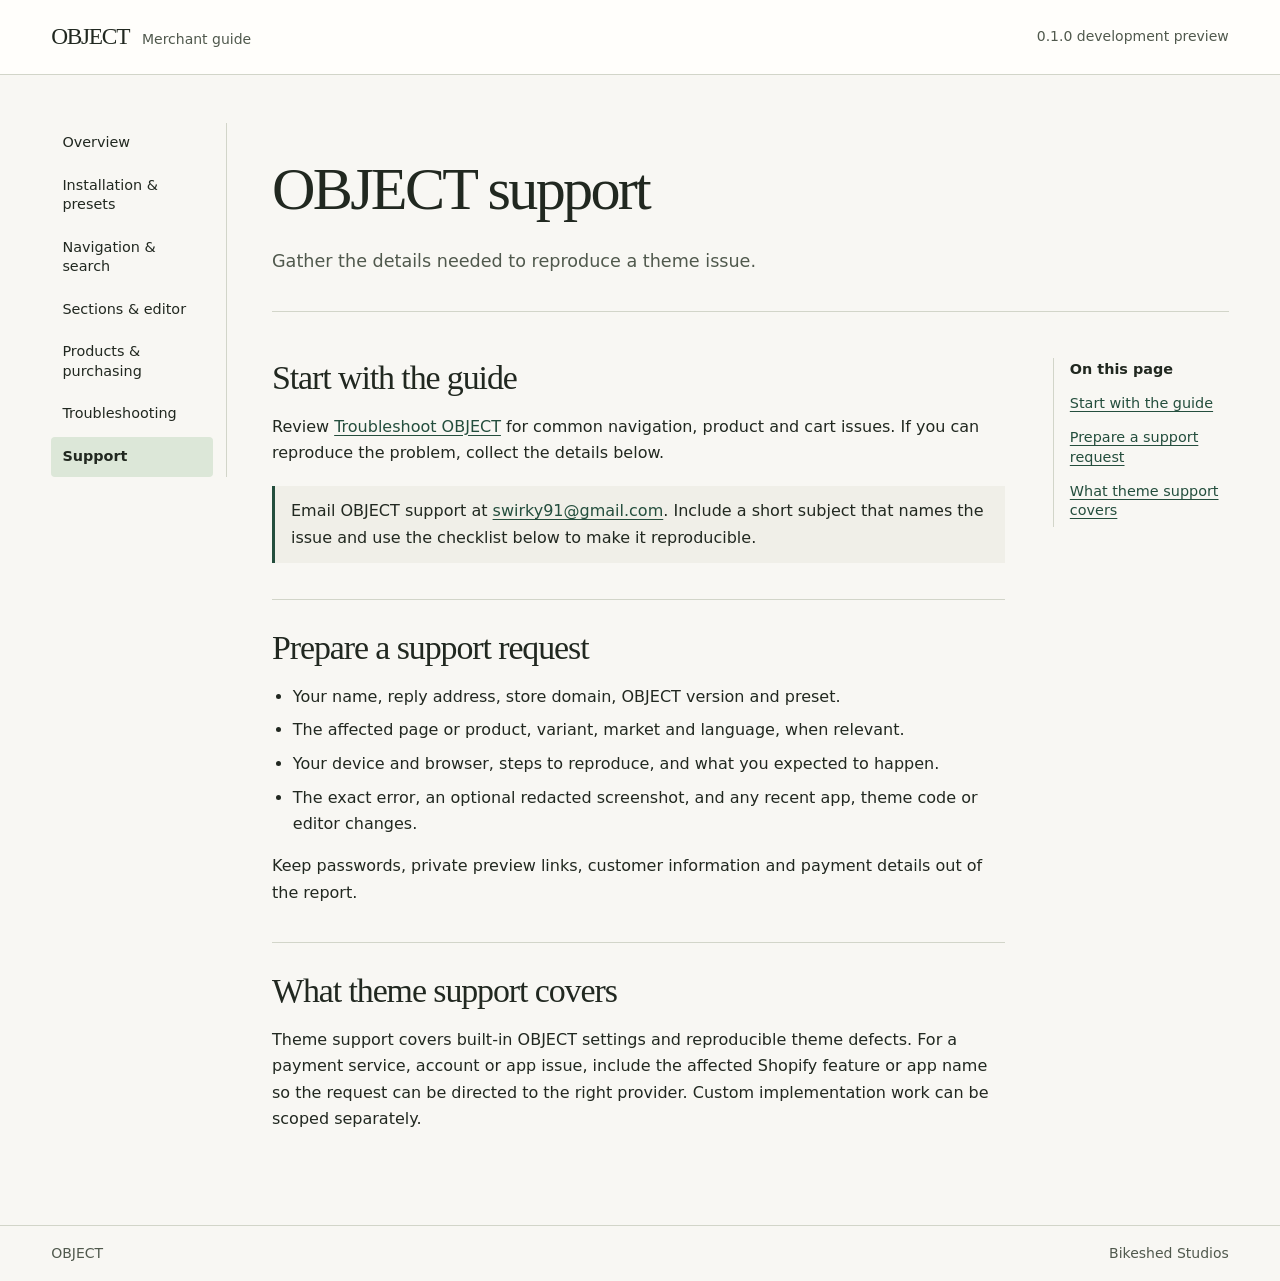
==== support.html @ 7cdc6599 "Publish OBJECT merchant documentation" ====
<!doctype html>
<html lang="en">
<head>
  <meta charset="utf-8">
  <meta name="viewport" content="width=device-width, initial-scale=1">
  <meta name="description" content="Gather the details needed to reproduce a theme issue.">
  <title>OBJECT support | OBJECT Merchant Guide</title>
  <link rel="stylesheet" href="assets/docs.css">
</head>
<body>
  <a class="skip-link" href="#main-content">Skip to content</a>
  <header class="masthead">
    <div class="masthead-inner">
      <a class="brand" href="index.html"><span>OBJECT</span><span>Merchant guide</span></a>
      <p class="version">0.1.0 development preview</p>
    </div>
  </header>
  <div class="shell">
    <nav class="guide-nav" aria-label="Guide">
      <ul>
        <li><a href="index.html">Overview</a></li>
<li><a href="installation.html">Installation &amp; presets</a></li>
<li><a href="navigation.html">Navigation &amp; search</a></li>
<li><a href="sections.html">Sections &amp; editor</a></li>
<li><a href="products.html">Products &amp; purchasing</a></li>
<li><a href="troubleshooting.html">Troubleshooting</a></li>
<li><a href="support.html" aria-current="page">Support</a></li>
      </ul>
    </nav>
    <main id="main-content" tabindex="-1">
      <header class="page-heading">
        <h1>OBJECT support</h1>
        <p>Gather the details needed to reproduce a theme issue.</p>
      </header>
      <div class="reading-layout">
        <nav class="page-index" aria-label="On this page"><p>On this page</p><ul><li><a href="#start-here">Start with the guide</a></li>
<li><a href="#prepare-a-request">Prepare a support request</a></li>
<li><a href="#what-support-covers">What theme support covers</a></li></ul></nav>
        <div class="reading">
<section>
  <h2 id="start-here">Start with the guide</h2>
  <p>Review <a href="troubleshooting.html">Troubleshoot OBJECT</a> for common navigation, product and cart issues. If you can reproduce the problem, collect the details below.</p>
  <aside class="note" aria-label="Support contact">
    <p>Email OBJECT support at <a href="mailto:swirky91@gmail.com">swirky91@gmail.com</a>. Include a short subject that names the issue and use the checklist below to make it reproducible.</p>
  </aside>
</section>
<section>
  <h2 id="prepare-a-request">Prepare a support request</h2>
  <ul>
    <li>Your name, reply address, store domain, OBJECT version and preset.</li>
    <li>The affected page or product, variant, market and language, when relevant.</li>
    <li>Your device and browser, steps to reproduce, and what you expected to happen.</li>
    <li>The exact error, an optional redacted screenshot, and any recent app, theme code or editor changes.</li>
  </ul>
  <p>Keep passwords, private preview links, customer information and payment details out of the report.</p>
</section>
<section>
  <h2 id="what-support-covers">What theme support covers</h2>
  <p>Theme support covers built-in OBJECT settings and reproducible theme defects. For a payment service, account or app issue, include the affected Shopify feature or app name so the request can be directed to the right provider. Custom implementation work can be scoped separately.</p>
</section>
        </div>
      </div>
    </main>
  </div>
  <footer class="footer">
    <div class="footer-inner"><span>OBJECT</span><span>Bikeshed Studios</span></div>
  </footer>
</body>
</html>
---- assets/docs.css ----
:root {
  color-scheme: light;
  --paper: #f8f7f3;
  --panel: #f0efe8;
  --white: #fffefb;
  --ink: #212820;
  --muted: #50594d;
  --rule: #d2d5c9;
  --green: #244e3d;
  --green-deep: #242e27;
  --green-mid: #364638;
  --mint: #dce7d8;
  --focus: #175e45;
  --text: system-ui, -apple-system, "Segoe UI", sans-serif;
  --display: Georgia, "Times New Roman", serif;
  --frame: 84rem;
  --gutter: clamp(1rem, 4vw, 3.5rem);
}

*, *::before, *::after { box-sizing: border-box; }

body {
  margin: 0;
  min-block-size: 100vh;
  background: var(--paper);
  color: var(--ink);
  font: 1rem/1.65 var(--text);
  overflow-wrap: anywhere;
}

a { color: var(--green); text-underline-offset: 0.18em; }
a:hover { color: var(--ink); }
:focus-visible { outline: 2px solid var(--focus); outline-offset: 4px; }
::selection { background: var(--mint); color: var(--ink); }

h1, h2, h3, p, ul, ol, dl { margin-block-start: 0; }
h1, h2 { font-family: var(--display); font-weight: 400; }
h1 { font-size: clamp(2.25rem, 4.7vw, 4.35rem); line-height: 1.05; letter-spacing: -0.045em; margin-block-end: 0.45em; }
h2 { font-size: clamp(1.65rem, 2.65vw, 2.35rem); line-height: 1.16; letter-spacing: -0.032em; margin-block-end: 0.48em; }
h3 { font-size: 1.05rem; line-height: 1.4; margin-block-end: 0.45em; }
p, ul, ol, dl { margin-block-end: 1rem; }
li + li { margin-block-start: 0.45em; }
code { font-size: 0.92em; background: var(--panel); border-radius: 0.2em; padding: 0.12em 0.25em; }
[id] { scroll-margin-block-start: 1.25rem; }

.skip-link {
  position: absolute;
  z-index: 1;
  inset-inline-start: 1rem;
  inset-block-start: 0.6rem;
  background: var(--white);
  padding: 0.55rem 0.9rem;
  transform: translateY(-200%);
}
.skip-link:focus { transform: none; }

.masthead { background: var(--white); border-block-end: 1px solid var(--rule); }
.masthead-inner, .shell, .footer-inner {
  max-inline-size: var(--frame);
  margin-inline: auto;
  padding-inline: var(--gutter);
}
.masthead-inner, .footer-inner {
  display: flex;
  flex-wrap: wrap;
  align-items: center;
  justify-content: space-between;
  gap: 0.3rem 1.5rem;
}
.masthead-inner { min-block-size: 4.6rem; padding-block: 0.75rem; }
.brand {
  display: inline-flex;
  flex-wrap: wrap;
  align-items: baseline;
  column-gap: 0.8rem;
  color: var(--ink);
  text-decoration: none;
}
.brand span:first-child { font-family: var(--display); font-size: 1.46rem; line-height: 1.2; letter-spacing: -0.055em; }
.brand span:last-child { color: var(--muted); font-size: 0.875rem; }
.version { margin: 0; color: var(--muted); font-size: 0.875rem; }

.shell {
  display: grid;
  grid-template-columns: minmax(0, 11rem) minmax(0, 1fr);
  gap: clamp(1.25rem, 3.5vw, 3.5rem);
  padding-block: clamp(1rem, 4vw, 3rem) clamp(3rem, 6vw, 5rem);
}
.guide-nav { align-self: start; border-inline-end: 1px solid var(--rule); padding-inline-end: 0.85rem; }
.guide-nav ul, .page-index ul { list-style: none; padding: 0; margin: 0; }
.guide-nav li + li, .page-index li + li { margin: 0.15rem 0 0; }
.guide-nav a, .page-index a { display: block; line-height: 1.35; font-size: 0.9rem; }
.guide-nav a { padding: 0.65rem 0.7rem; color: var(--ink); text-decoration: none; border-radius: 0.25rem; }
.guide-nav a:hover, .guide-nav a[aria-current="page"] { background: var(--mint); }
.guide-nav a[aria-current="page"] { font-weight: 650; }

main { min-inline-size: 0; }
.page-heading {
  padding-block: clamp(0.85rem, 2.7vw, 2.3rem);
  border-block-end: 1px solid var(--rule);
  margin-block-end: clamp(1.5rem, 3.6vw, 3rem);
}
.page-heading p {
  margin: 0;
  max-inline-size: 58ch;
  color: var(--muted);
  font-size: 1.1rem;
}
.page-heading--home {
  background: linear-gradient(118deg, var(--green-deep), var(--green-mid));
  color: var(--white);
  padding: clamp(1.5rem, 5.5vw, 4.5rem);
  margin-block-end: clamp(1.5rem, 3vw, 2.4rem);
  border: 1px solid var(--green-deep);
  border-radius: 0.35rem;
}
.page-heading--home p { color: var(--mint); }

.reading-layout { display: grid; grid-template-columns: minmax(0, 1fr) minmax(8.5rem, 11rem); gap: clamp(1.25rem, 4vw, 3rem); }
.reading-layout--wide { display: block; }
.reading { min-inline-size: 0; grid-column: 1; grid-row: 1; }
.reading > section, .reading > aside { max-inline-size: 72ch; }
.reading-layout--wide .reading > section { max-inline-size: none; }
.reading > section + section { margin-block-start: 2.25rem; border-block-start: 1px solid var(--rule); padding-block-start: 1.75rem; }
.reading ol, .reading ul { padding-inline-start: 1.3rem; }
.reading dt { font-weight: 650; }
.reading dd { margin: 0.1rem 0 0.75rem; color: var(--muted); }

.page-index {
  grid-column: 2;
  grid-row: 1;
  align-self: start;
  border-inline-start: 1px solid var(--rule);
  padding-inline-start: 1rem;
}
.page-index p { font-weight: 650; font-size: 0.9rem; margin-block-end: 0.4rem; }
.page-index a { padding-block: 0.38rem; }
.note { border-inline-start: 3px solid var(--green); background: var(--panel); padding: 0.75rem 1rem; margin-block: 1.25rem; }
.note p:last-child { margin: 0; }

.task-grid, .preset-grid {
  display: grid;
  grid-template-columns: repeat(auto-fit, minmax(min(100%, 14rem), 1fr));
  gap: 0.75rem;
}
a.task-card, .preset-card { background: var(--white); border: 1px solid var(--rule); border-radius: 0.3rem; padding: 1rem; }
a.task-card { display: block; text-decoration: none; color: var(--ink); }
a.task-card:hover { border-color: var(--green); }
.task-card strong { display: block; color: var(--green); margin-block-end: 0.25rem; text-decoration: underline; text-underline-offset: 0.18em; }
.task-card span { display: block; color: var(--muted); font-size: 0.94rem; }
.preset-card h3 { font-family: var(--display); font-size: 1.48rem; font-weight: 400; }
.preset-card p { margin: 0; }
.preset-card--dark { background: var(--green-deep); border-color: var(--green-deep); color: var(--white); }

.footer { border-block-start: 1px solid var(--rule); color: var(--muted); font-size: 0.875rem; }
.footer-inner { padding-block: 1rem; }

@media (max-width: 68rem) {
  .reading-layout { display: block; }
  .page-index { background: var(--panel); border: 0; padding: 0.7rem 0.9rem; margin-block-end: 1.6rem; }
  .page-index ul { display: flex; flex-wrap: wrap; column-gap: 0.9rem; }
}

@media (max-width: 49rem) {
  .shell { display: block; }
  .guide-nav { border-inline-end: 0; margin-block-end: 1.25rem; padding: 0 0 0.75rem; border-block-end: 1px solid var(--rule); }
  .guide-nav ul { display: grid; grid-template-columns: repeat(auto-fit, minmax(min(100%, 8.5rem), 1fr)); gap: 0.2rem 0.35rem; }
  .guide-nav li + li { margin: 0; }
}

@media (forced-colors: active) {
  :focus-visible { outline-color: Highlight; }
  .guide-nav a[aria-current="page"] { outline: 1px solid currentColor; }
}
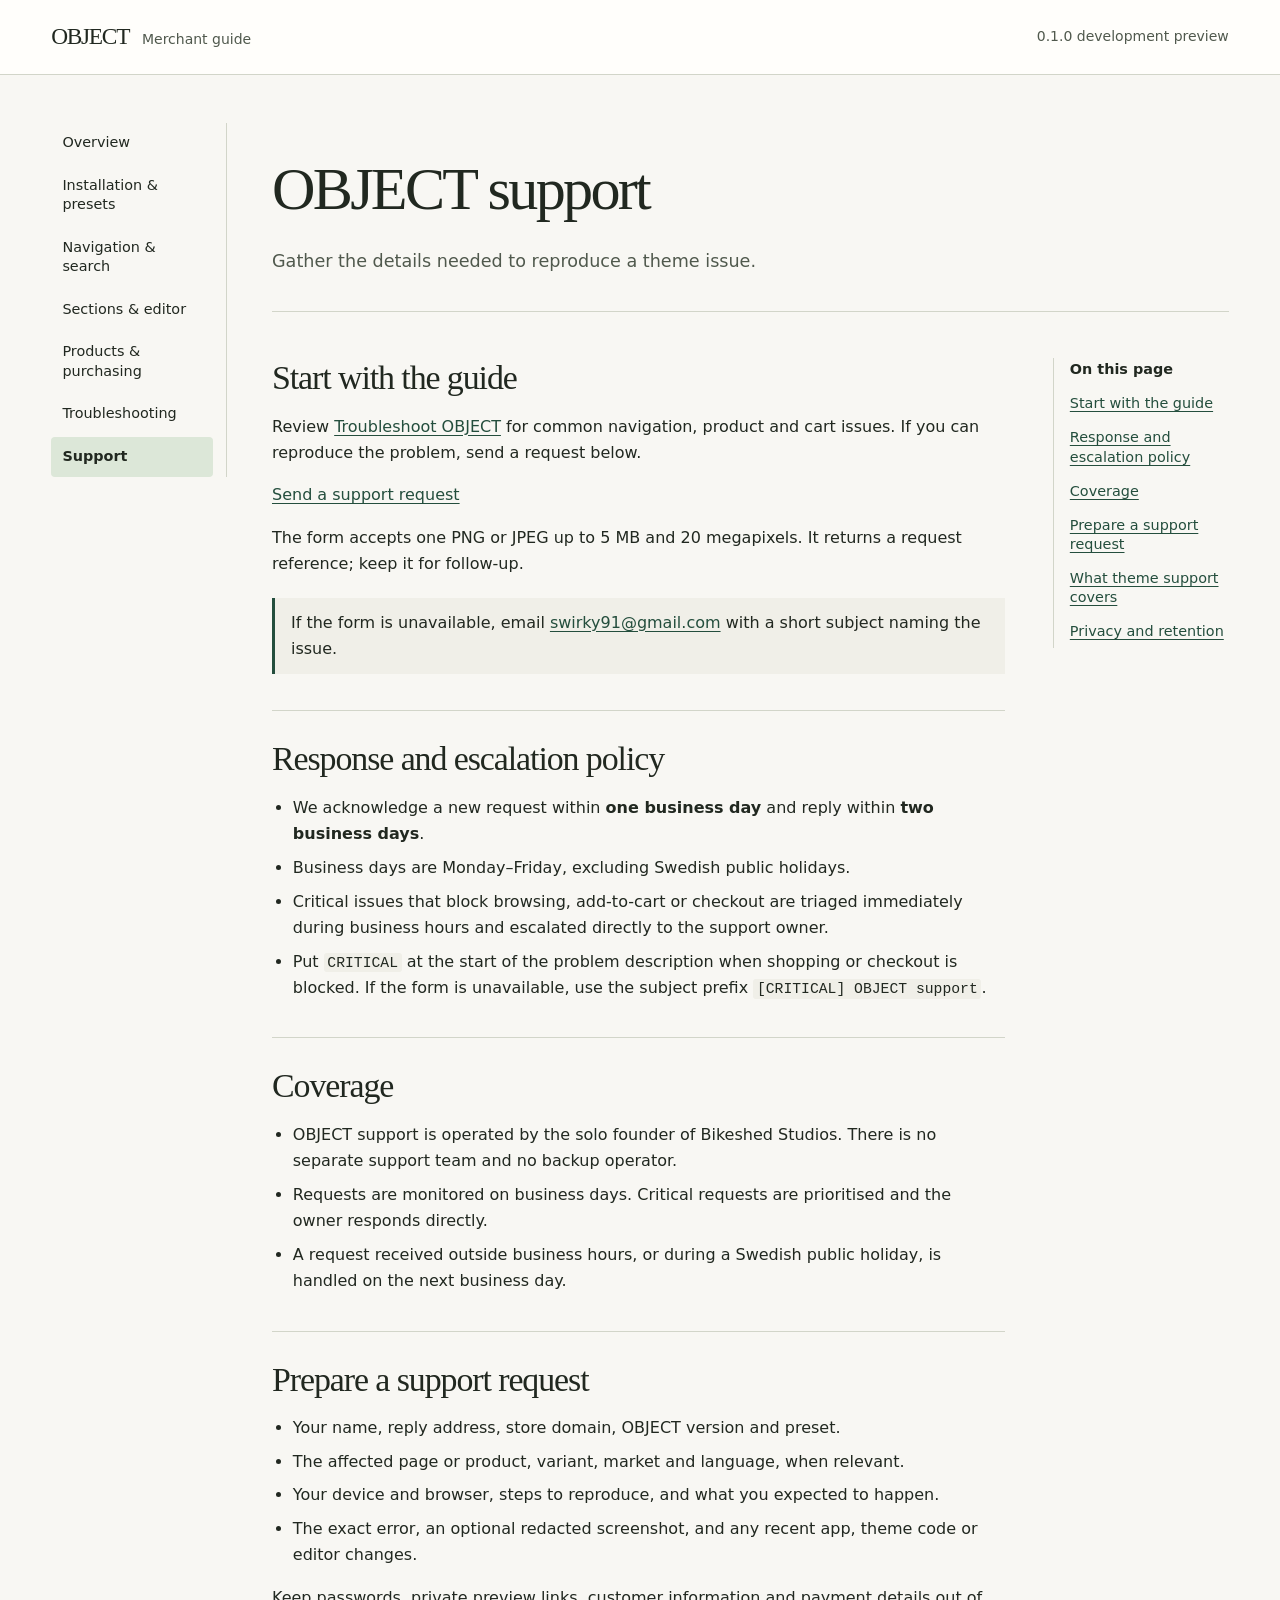
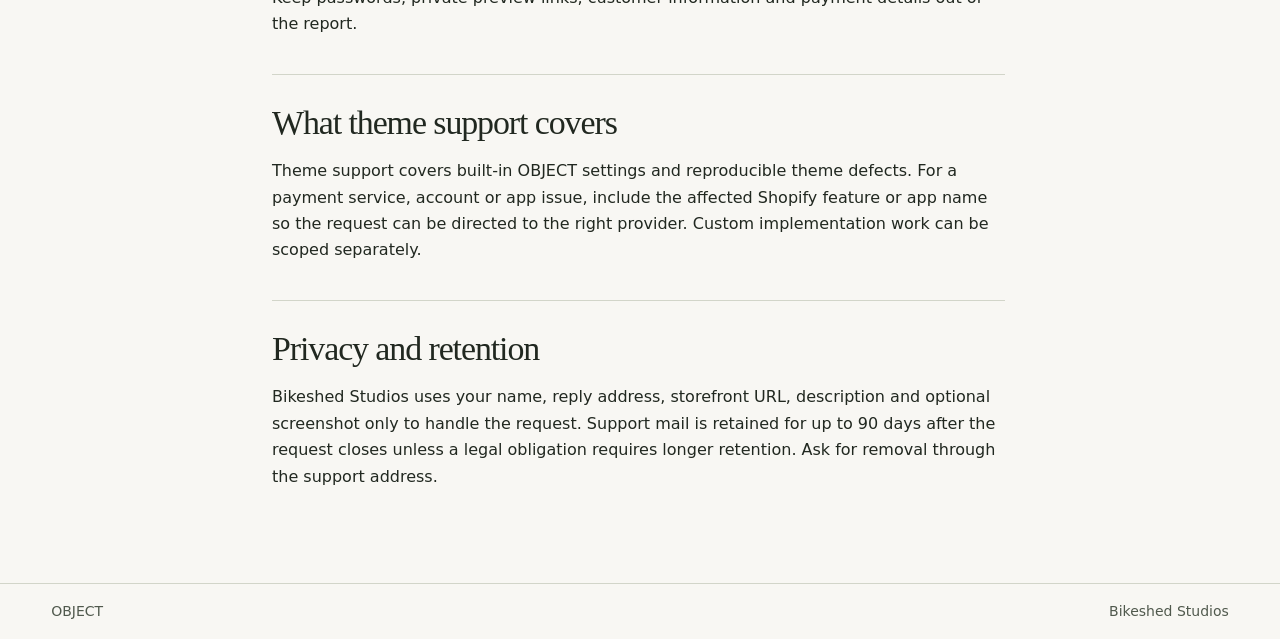
==== commit 35fe143c: "Publish OBJECT support form, response policy and coverage" ====
--- a/support.html
+++ b/support.html
@@ -34,15 +34,37 @@
       </header>
       <div class="reading-layout">
         <nav class="page-index" aria-label="On this page"><p>On this page</p><ul><li><a href="#start-here">Start with the guide</a></li>
+<li><a href="#response-policy">Response and escalation policy</a></li>
+<li><a href="#support-coverage">Coverage</a></li>
 <li><a href="#prepare-a-request">Prepare a support request</a></li>
-<li><a href="#what-support-covers">What theme support covers</a></li></ul></nav>
+<li><a href="#what-support-covers">What theme support covers</a></li>
+<li><a href="#support-privacy">Privacy and retention</a></li></ul></nav>
         <div class="reading">
 <section>
   <h2 id="start-here">Start with the guide</h2>
-  <p>Review <a href="troubleshooting.html">Troubleshoot OBJECT</a> for common navigation, product and cart issues. If you can reproduce the problem, collect the details below.</p>
+  <p>Review <a href="troubleshooting.html">Troubleshoot OBJECT</a> for common navigation, product and cart issues. If you can reproduce the problem, send a request below.</p>
+  <p><a class="button" href="https://nullworx.space/support">Send a support request</a></p>
+  <p>The form accepts one PNG or JPEG up to 5 MB and 20 megapixels. It returns a request reference; keep it for follow-up.</p>
   <aside class="note" aria-label="Support contact">
-    <p>Email OBJECT support at <a href="mailto:swirky91@gmail.com">swirky91@gmail.com</a>. Include a short subject that names the issue and use the checklist below to make it reproducible.</p>
+    <p>If the form is unavailable, email <a href="mailto:swirky91@gmail.com">swirky91@gmail.com</a> with a short subject naming the issue.</p>
   </aside>
+</section>
+<section>
+  <h2 id="response-policy">Response and escalation policy</h2>
+  <ul>
+    <li>We acknowledge a new request within <strong>one business day</strong> and reply within <strong>two business days</strong>.</li>
+    <li>Business days are Monday–Friday, excluding Swedish public holidays.</li>
+    <li>Critical issues that block browsing, add-to-cart or checkout are triaged immediately during business hours and escalated directly to the support owner.</li>
+    <li>Put <code>CRITICAL</code> at the start of the problem description when shopping or checkout is blocked. If the form is unavailable, use the subject prefix <code>[CRITICAL] OBJECT support</code>.</li>
+  </ul>
+</section>
+<section>
+  <h2 id="support-coverage">Coverage</h2>
+  <ul>
+    <li>OBJECT support is operated by the solo founder of Bikeshed Studios. There is no separate support team and no backup operator.</li>
+    <li>Requests are monitored on business days. Critical requests are prioritised and the owner responds directly.</li>
+    <li>A request received outside business hours, or during a Swedish public holiday, is handled on the next business day.</li>
+  </ul>
 </section>
 <section>
   <h2 id="prepare-a-request">Prepare a support request</h2>
@@ -58,6 +80,10 @@
   <h2 id="what-support-covers">What theme support covers</h2>
   <p>Theme support covers built-in OBJECT settings and reproducible theme defects. For a payment service, account or app issue, include the affected Shopify feature or app name so the request can be directed to the right provider. Custom implementation work can be scoped separately.</p>
 </section>
+<section>
+  <h2 id="support-privacy">Privacy and retention</h2>
+  <p>Bikeshed Studios uses your name, reply address, storefront URL, description and optional screenshot only to handle the request. Support mail is retained for up to 90 days after the request closes unless a legal obligation requires longer retention. Ask for removal through the support address.</p>
+</section>
         </div>
       </div>
     </main>
